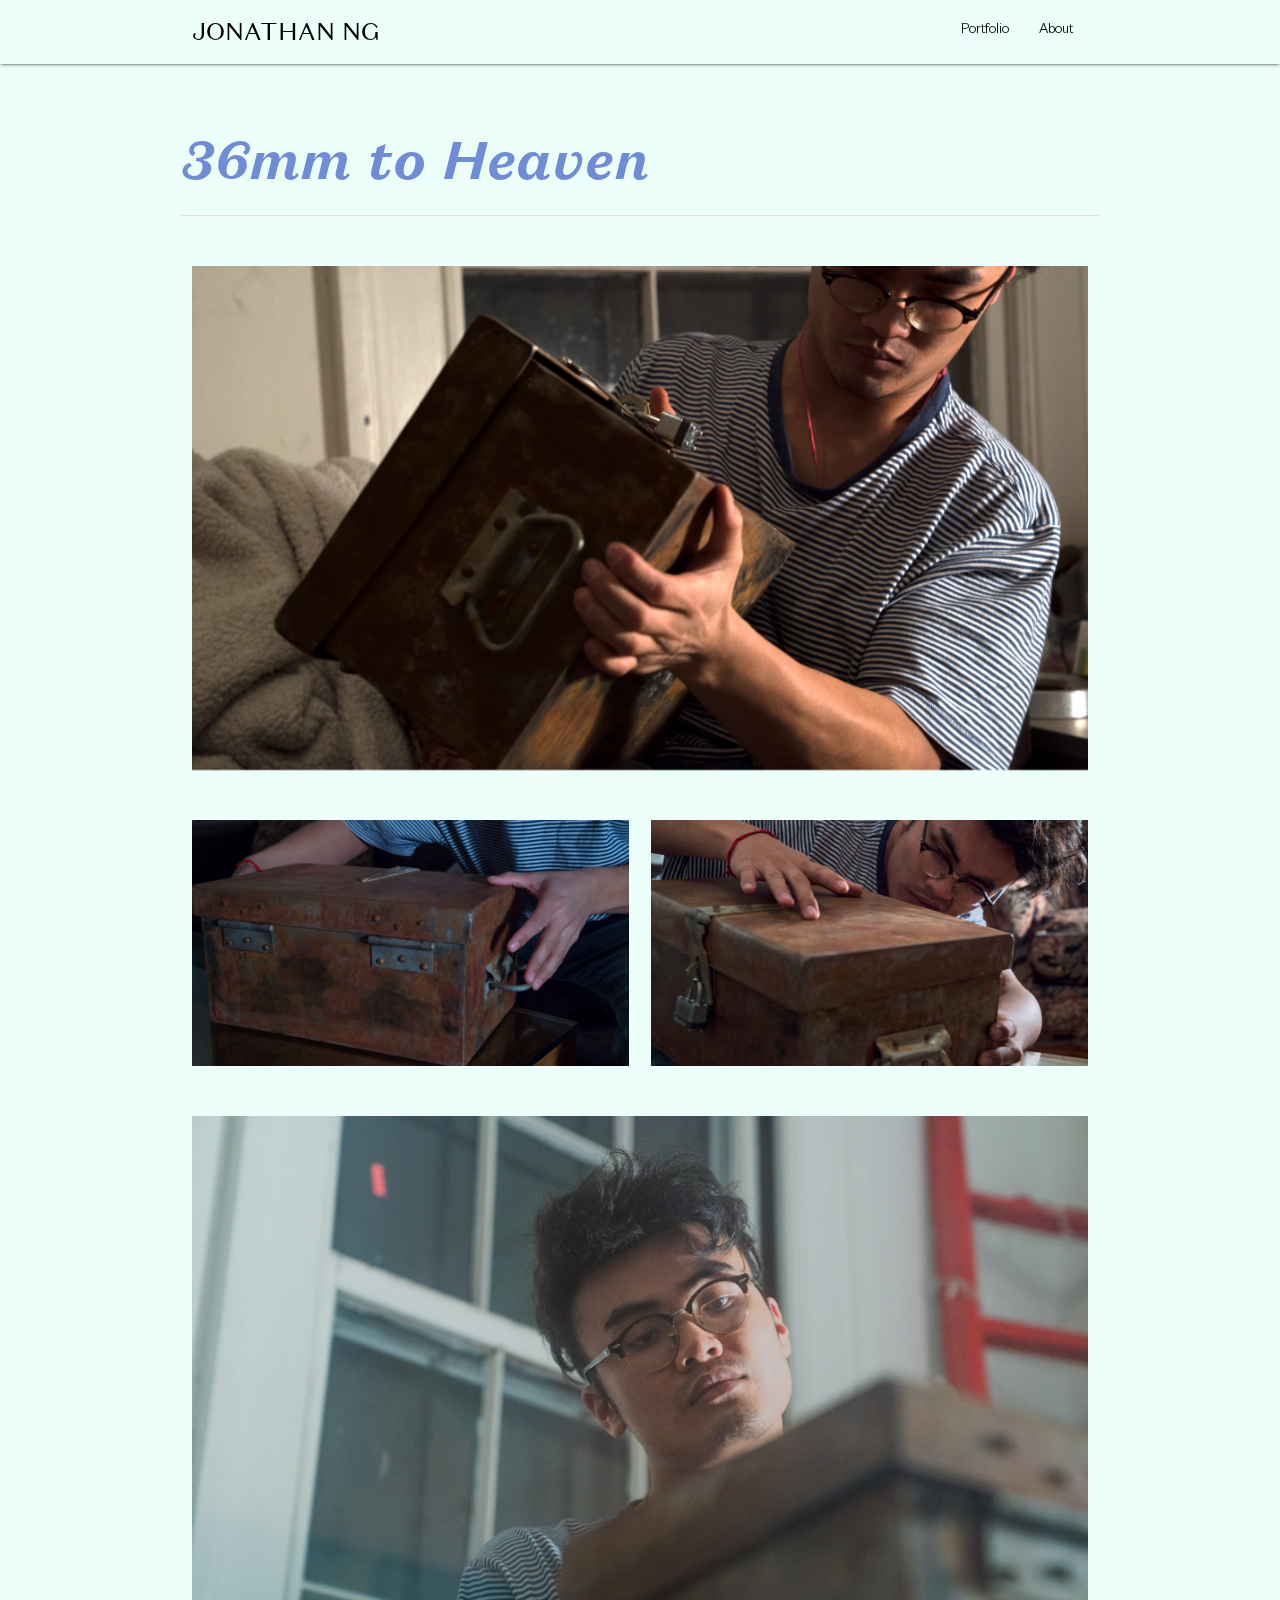
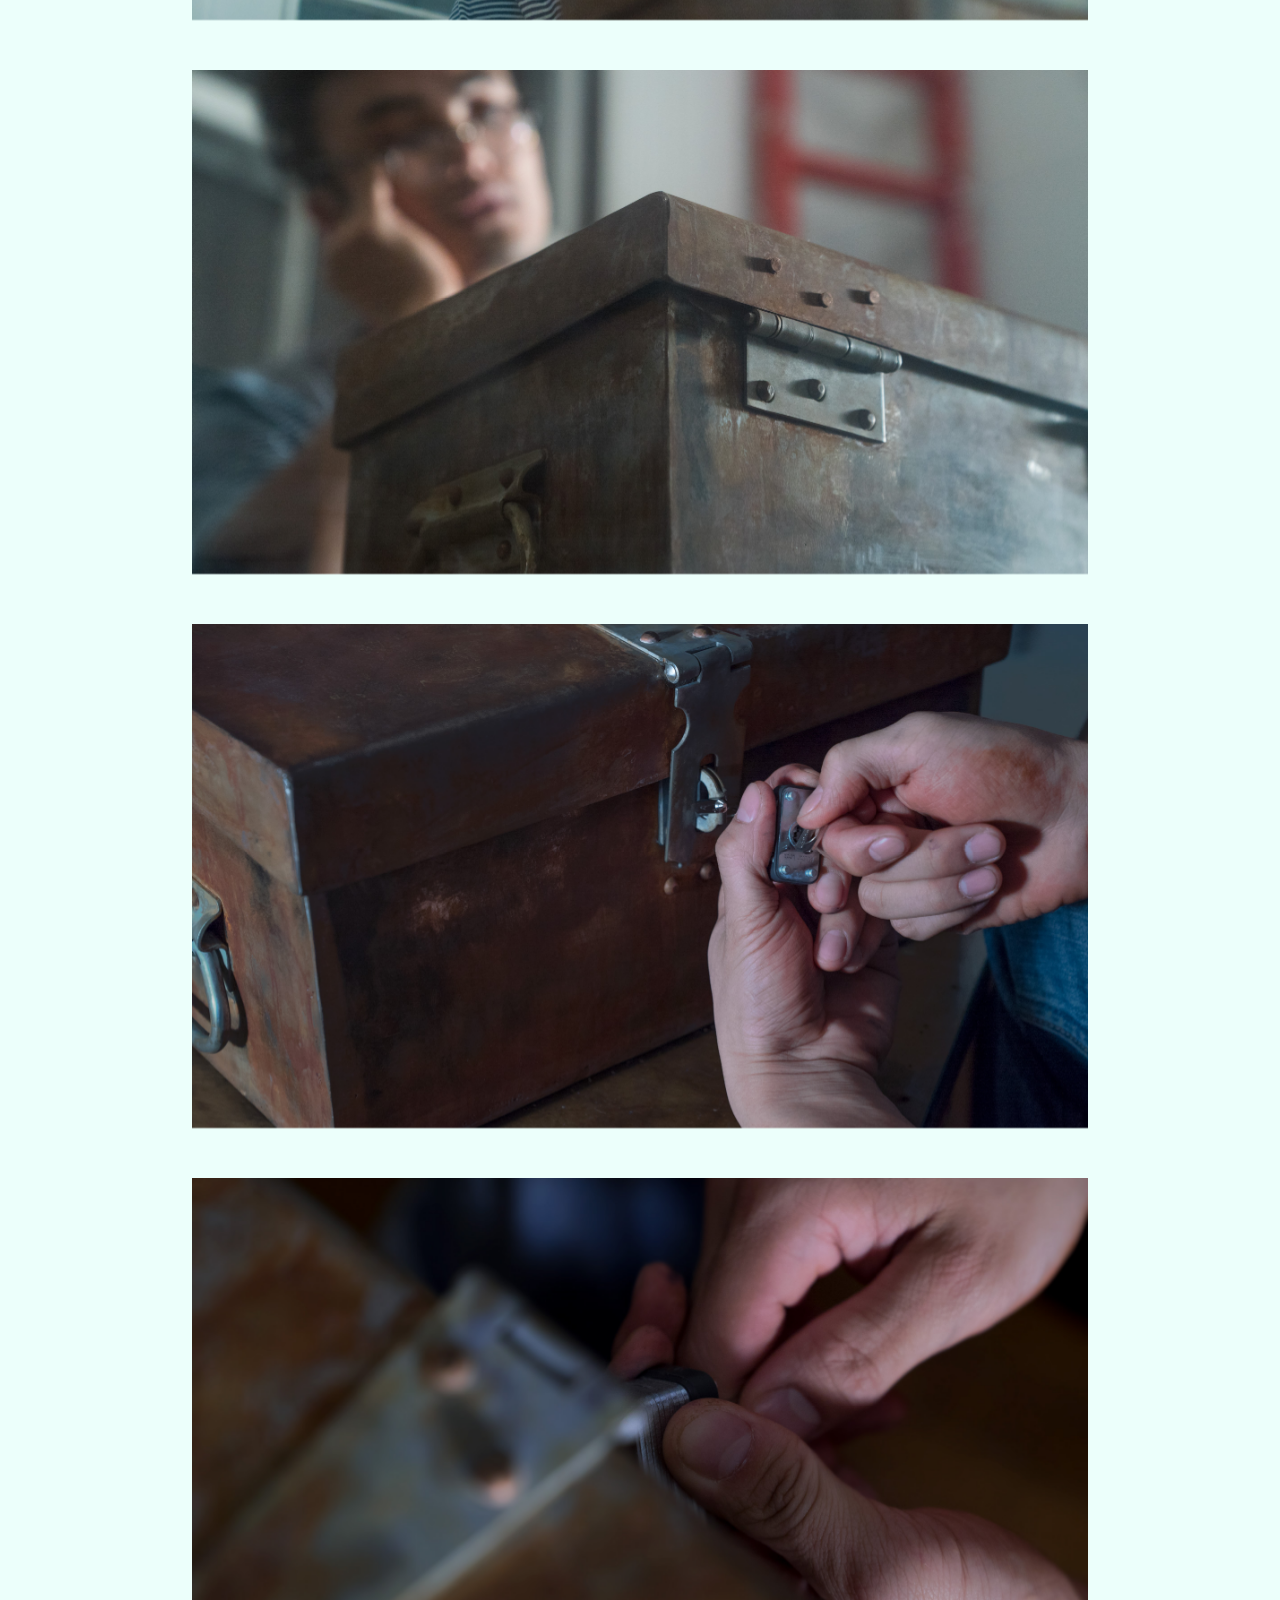
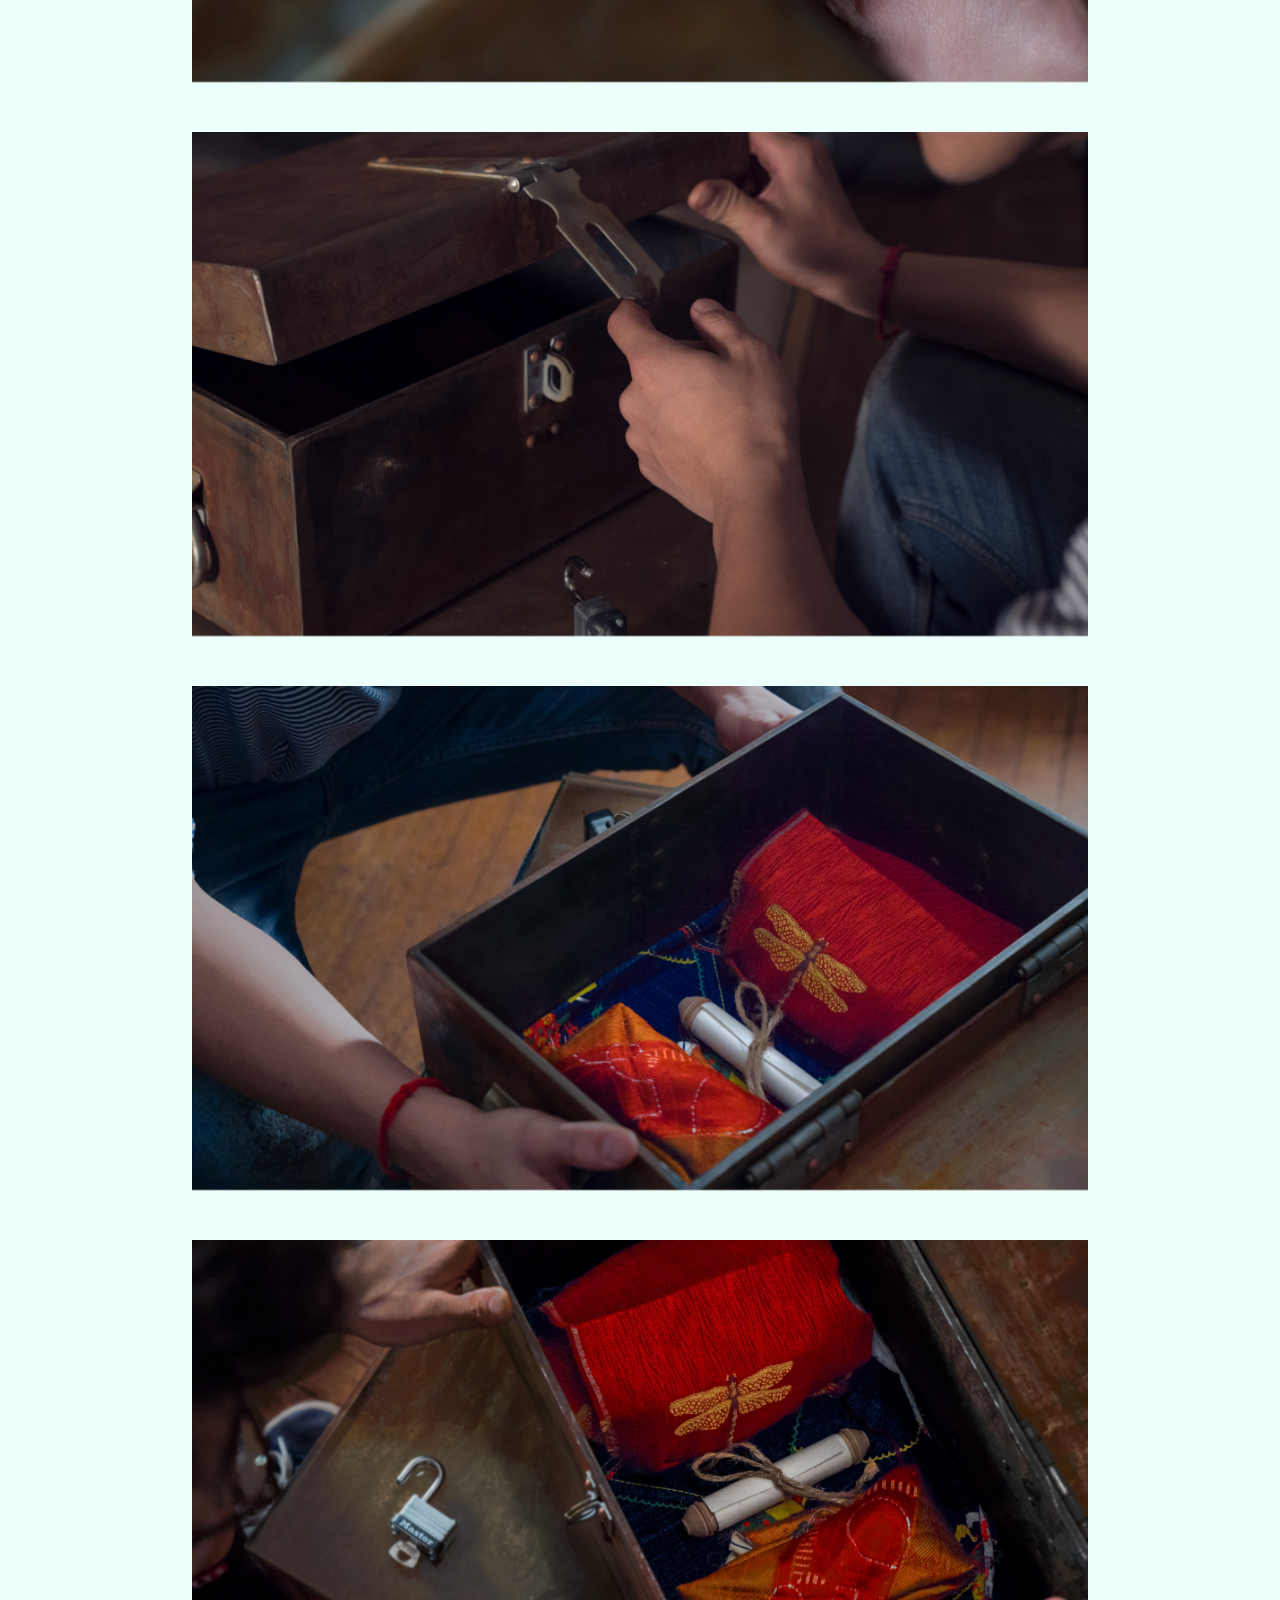
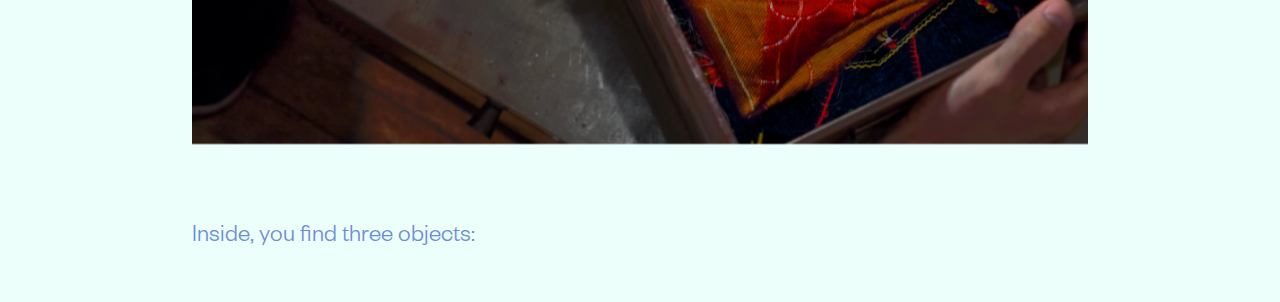
==== 36mm.html @ 17719c62 "36mm initial commit" ====
<!DOCTYPE html>
<html>

<head>
    <meta charset="utf-8">
    <meta http-equiv="x-ua-compatible" content="ie=edge">
    <!--Import Google Icon Font-->
    <link href="https://fonts.googleapis.com/icon?family=Material+Icons" rel="stylesheet">
    <!--Import materialize.css-->

    <link type="text/css" rel="stylesheet" href="css/materialize.css" media="screen,projection" />
    <link type="text/css" rel="stylesheet" href="css/styles.css" media="screen,projection" />
    <!--Let browser know website is optimized for mobile-->
    <meta name="viewport" content="width=device-width, initial-scale=1.0" />
</head>

<body id="lightblue">
    <nav id="lightblue">
        <div class="nav-wrapper">
            <a href="index.html" class="nav-logo" id="domaine">JONATHAN NG</a>
            <ul class="right hide-on-med-and-down">
                <li>
                    <a href="index.html">Portfolio</a>
                </li>
                <li>
                    <a href="about.html">About</a>
                </li>
                <!-- Dropdown Trigger -->
            </ul>

            <li class="hide-on-med-and-up show-on-medium-and-down">
                <a class="dropdown-button" href="#!" data-activates="dropdown1">
                    <i class="material-icons">menu</i>
                </a>
            </li>
            <ul id="dropdown1" class="dropdown-content">
                <li>
                    <a href="index.html">Portfolio</a>
                </li>
                <li class="divider"></li>
                <li>
                    <a href="about.html">About</a>
                </li>
            </ul>
        </div>
    </nav>

    <div class="container largespacing">

        <div class="row">
            <h1>36mm to Heaven</h1>
            <div class="divider"></div>
        </div>

        <div class="row smallspacing">
            <div class="col l12">
                <img class="responsive-img materialboxed hoverable" src="images/36mm/trunk/1.jpg">
            </div>
        </div>

        <div class="row smallspacing">
            <div class="col l6">
                <img class="responsive-img materialboxed hoverable" src="images/36mm/trunk/2.jpg">
            </div>
            <div class="col l6">
                <img class="responsive-img materialboxed hoverable" src="images/36mm/trunk/3.jpg">
            </div>
        </div>

        <div class="row smallspacing">
            <div class="col l12">
                <img class="responsive-img materialboxed hoverable" src="images/36mm/trunk/4.jpg">
            </div>
        </div>

        <div class="row smallspacing">
            <div class="col l12">
                <img class="responsive-img materialboxed hoverable" src="images/36mm/trunk/5.jpg">
            </div>
        </div>

        <div class="row smallspacing">
            <div class="col l12">
                <img class="responsive-img materialboxed hoverable" src="images/36mm/trunk/6.jpg">
            </div>
        </div>

        <div class="row smallspacing">
            <div class="col l12">
                <img class="responsive-img materialboxed hoverable" src="images/36mm/trunk/7.jpg">
            </div>
        </div>

        <div class="row smallspacing">
            <div class="col l12">
                <img class="responsive-img materialboxed hoverable" src="images/36mm/trunk/8.jpg">
            </div>
        </div>

        <div class="row smallspacing">
            <div class="col l12">
                <img class="responsive-img materialboxed hoverable" src="images/36mm/trunk/9.jpg">
            </div>
        </div>

        <div class="row smallspacing">
            <div class="col l12">
                <img class="responsive-img materialboxed hoverable" src="images/36mm/trunk/10.jpg">
            </div>
        </div>

        <div class="row smallspacing">
            <div class="col l8">
                <p class="flow-text">
                    Inside, you find three objects:
                </p>
            </div>
        </div>



    </div>


    <!--Import jQuery before materialize.js-->
    <script type="text/javascript" src="https://code.jquery.com/jquery-3.2.1.min.js"></script>
    <script type="text/javascript" src="js/bin/materialize.min.js"></script>
    <script type="text/javascript" src="scripts.js"></script>
</body>

</html>
---- css/styles.css ----
@font-face {
  font-family: 'DomaineSans';
  src: url("../fonts/domaine/DomaineSansTextWeb-Regular.woff") format("woff");
  font-weight: 300; }

@font-face {
  font-family: 'DomaineSans';
  src: url("../fonts/domaine/DomaineSansTextWeb-RegularItalic.woff") format("woff");
  font-weight: 300;
  font-style: italic; }

@font-face {
  font-family: 'DomaineSans';
  src: url("../fonts/domaine/DomaineSansTextWeb-Bold.woff") format("woff");
  font-weight: 400; }

@font-face {
  font-family: 'DomaineSans';
  src: url("../fonts/domaine/DomaineSansTextWeb-BoldItalic.woff") format("woff");
  font-weight: 400;
  font-style: italic; }

@font-face {
  font-family: 'FoundersGrotesk';
  src: url("../fonts/founders/FoundersGroteskLight.woff2") format("woff2");
  font-weight: 200; }

@font-face {
  font-family: 'FoundersGrotesk';
  src: url("../fonts/founders/FoundersGroteskRegular.woff2") format("woff2");
  font-weight: 300; }

@font-face {
  font-family: 'FoundersGrotesk';
  src: url("../fonts/founders/FoundersGroteskMedium.woff2") format("woff2");
  font-weight: 400; }

html {
  font-family: 'FoundersGrotesk', Helvetica, sans-serif;
  font-weight: 200; }

body {
  color: #6F8CD6;
  background-color: #ECFFFB; }

h1 {
  font-family: 'DomaineSans', Helvetica, sans-serif;
  font-weight: bold;
  font-style: italic;
  font-size: 40pt; }

#domaine {
  font-family: 'DomaineSans', Helvetica, sans-serif;
  font-size: 18pt; }

#founders {
  font-family: 'FoundersGrotesk', Helvetica, sans-serif;
  font-size: 12pt; }

.bold {
  font-weight: 400; }

.smallspacing {
  padding-top: 30px; }

.midspacing {
  padding-top: 60px; }

.largespacing {
  padding-top: 100px; }

#rounded {
  border-radius: 10px; }

nav {
  width: 100%;
  position: fixed;
  z-index: 100;
  display: flex;
  justify-content: center;
  align-content: center; }
  nav .nav-wrapper {
    display: flex;
    justify-content: space-between;
    margin: 0 auto;
    max-width: 1280px;
    width: 90%; }
    nav .nav-wrapper .nav-logo {
      display: flex;
      align-content: center; }
    nav .nav-wrapper .nav-content {
      display: flex;
      align-content: center; }

@media only screen and (min-width: 601px) {
  nav .nav-wrapper {
    width: 85%; } }

@media only screen and (min-width: 993px) {
  nav .nav-wrapper {
    width: 70%; } }

.description {
  display: none; }

.portfoliopiece:hover + .description {
  position: absolute;
  display: block;
  font-size: 50px; }

#lightblue {
  background-color: #ECFFFB; }

#cream {
  background-color: #FBF3DE; }

#white {
  background-color: #ffffff; }
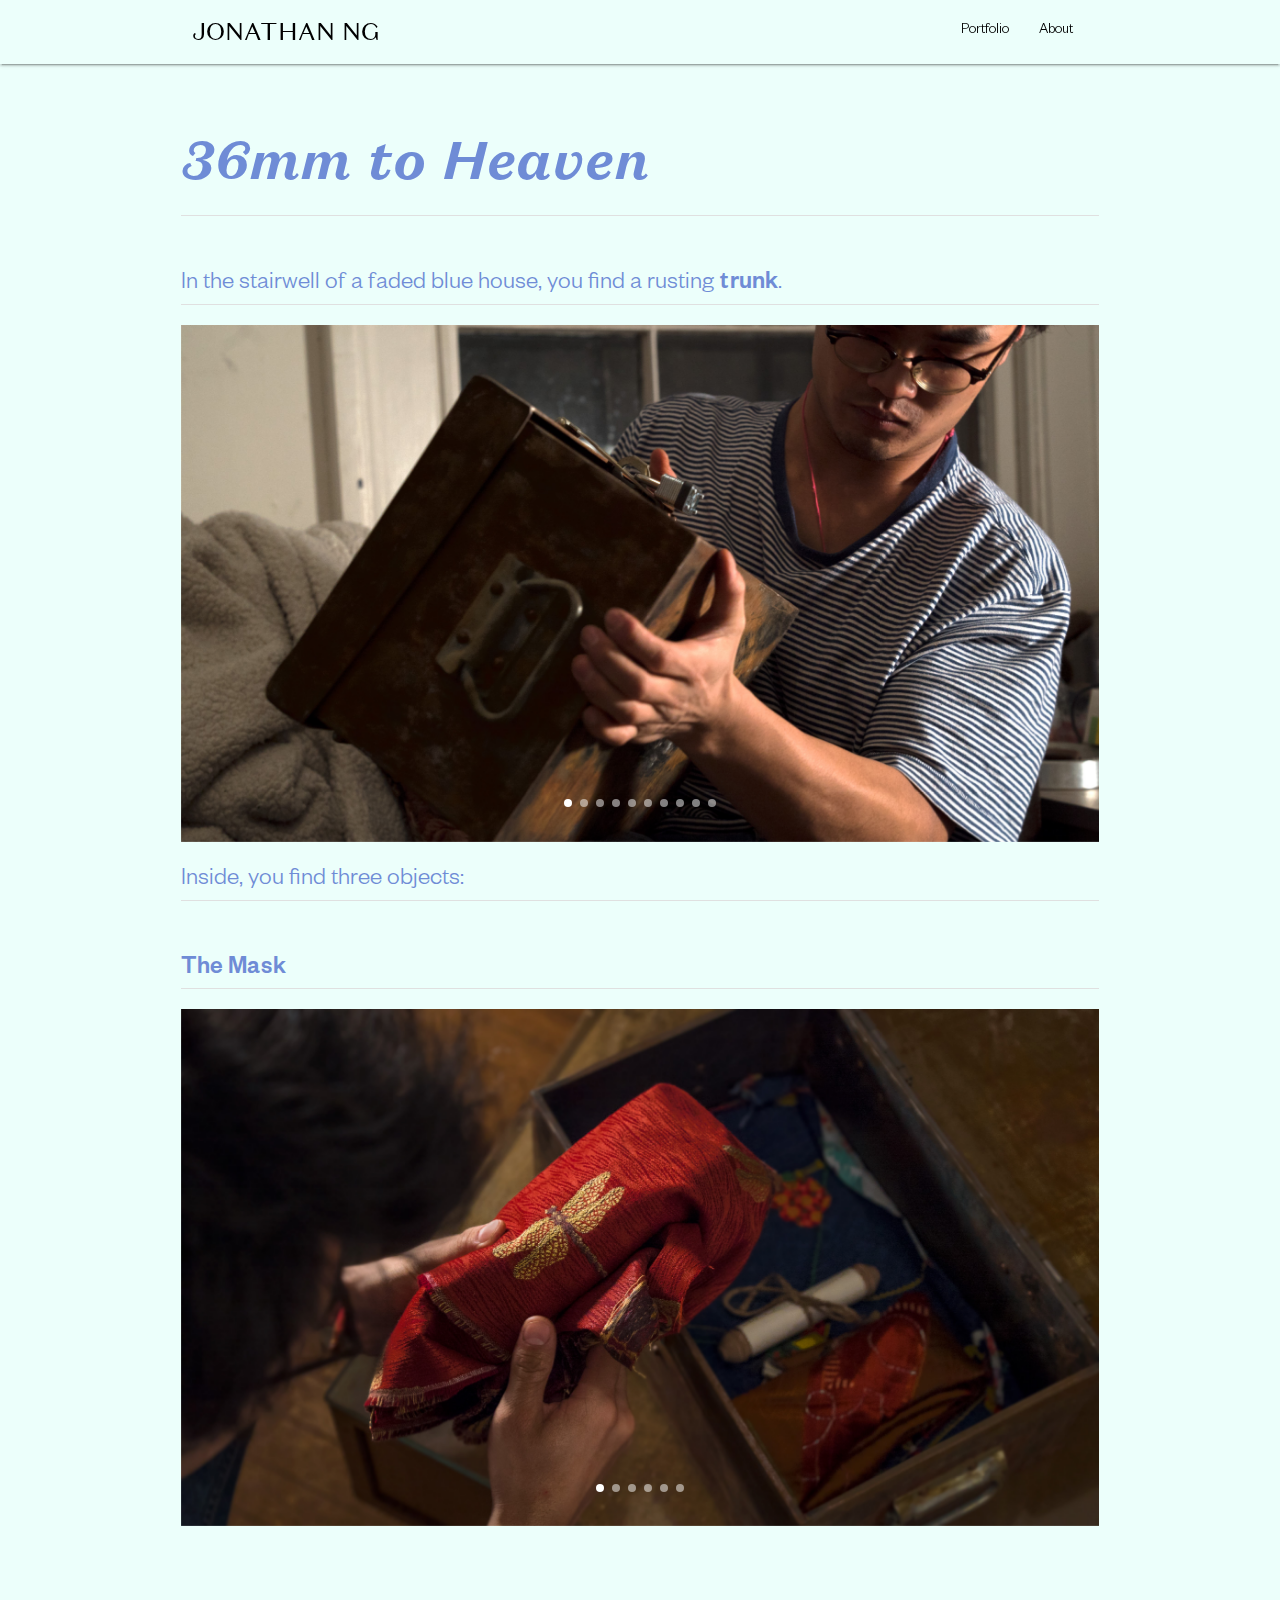
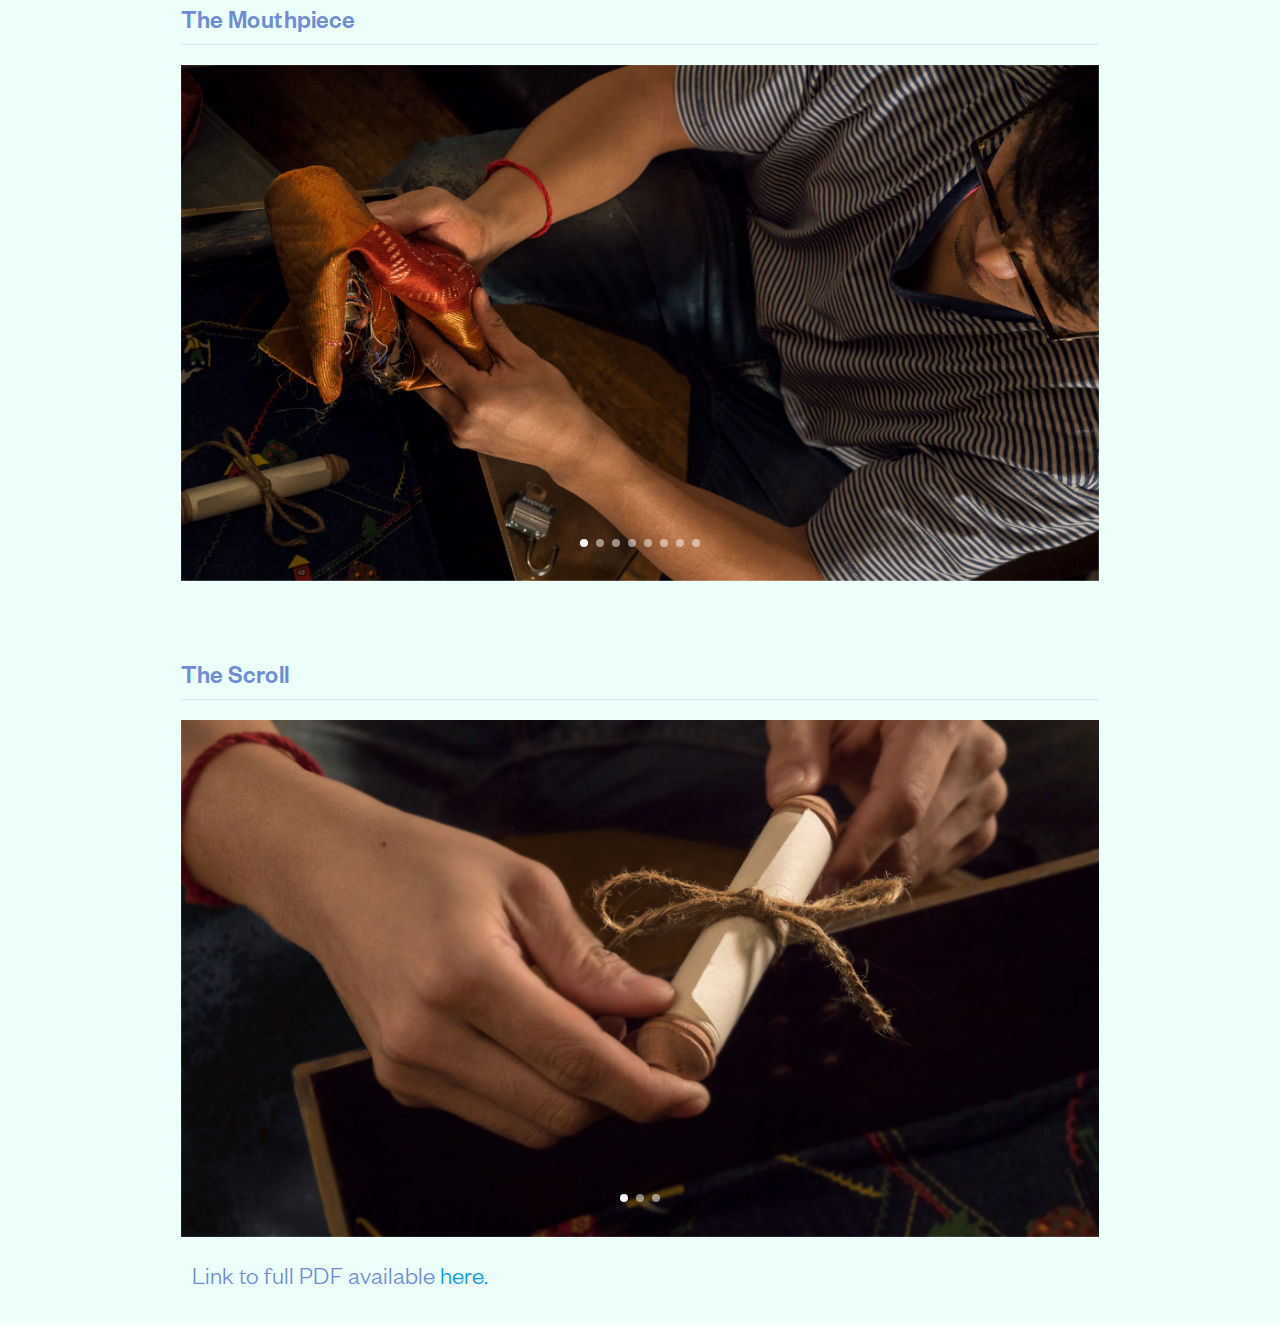
==== commit 71767d1d: "36mm finalized commit" ====
--- a/36mm.html
+++ b/36mm.html
@@ -53,71 +53,153 @@
         </div>
 
         <div class="row smallspacing">
-            <div class="col l12">
-                <img class="responsive-img materialboxed hoverable" src="images/36mm/trunk/1.jpg">
-            </div>
-        </div>
+            <div class="flow-text">In the stairwell of a faded blue house, you find a rusting
+                <span class="bold">trunk</span>.</div>
+            <div class="divider"></div>
+        </div>
+        <div class="row">
+            <div class="carousel carousel-slider center" data-indicators="true">
+                <!-- <div class="carousel-fixed-item center">
+                <a class="btn waves-effect white grey-text darken-text-2">button</a>
+            </div> -->
+                <div class="carousel-item" href="#one!">
+                    <img class="responsive-img  hoverable" src="images/36mm/trunk/1.jpg">
+                </div>
+                <div class="carousel-item amber white-text" href="#two!">
+                    <img class="responsive-img  hoverable" src="images/36mm/trunk/2.jpg">
+                </div>
+                <div class="carousel-item green white-text" href="#three!">
+                    <img class="responsive-img  hoverable" src="images/36mm/trunk/3.jpg">
+                </div>
+                <div class="carousel-item blue white-text" href="#four!">
+                    <img class="responsive-img  hoverable" src="images/36mm/trunk/4.jpg">
+                </div>
+                <div class="carousel-item blue white-text" href="#five!">
+                    <img class="responsive-img  hoverable" src="images/36mm/trunk/5.jpg">
+                </div>
+
+                <div class="carousel-item blue white-text" href="#six!">
+                    <img class="responsive-img  hoverable" src="images/36mm/trunk/6.jpg">
+                </div>
+
+                <div class="carousel-item blue white-text" href="#seven!">
+                    <img class="responsive-img  hoverable" src="images/36mm/trunk/7.jpg">
+                </div>
+
+                <div class="carousel-item blue white-text" href="#eight!">
+                    <img class="responsive-img  hoverable" src="images/36mm/trunk/8.jpg">
+                </div>
+
+                <div class="carousel-item blue white-text" href="#nine!">
+                    <img class="responsive-img  hoverable" src="images/36mm/trunk/9.jpg">
+                </div>
+                <div class="carousel-item blue white-text" href="#ten!">
+                    <img class="responsive-img  hoverable" src="images/36mm/trunk/10.jpg">
+                </div>
+            </div>
+        </div>
+
+        <div class="row ">
+            <div class="flow-text">Inside, you find three objects:</div>
+            <div class="divider"></div>
+        </div>
+
 
         <div class="row smallspacing">
-            <div class="col l6">
-                <img class="responsive-img materialboxed hoverable" src="images/36mm/trunk/2.jpg">
-            </div>
-            <div class="col l6">
-                <img class="responsive-img materialboxed hoverable" src="images/36mm/trunk/3.jpg">
-            </div>
-        </div>
-
-        <div class="row smallspacing">
-            <div class="col l12">
-                <img class="responsive-img materialboxed hoverable" src="images/36mm/trunk/4.jpg">
-            </div>
-        </div>
-
-        <div class="row smallspacing">
-            <div class="col l12">
-                <img class="responsive-img materialboxed hoverable" src="images/36mm/trunk/5.jpg">
-            </div>
-        </div>
-
-        <div class="row smallspacing">
-            <div class="col l12">
-                <img class="responsive-img materialboxed hoverable" src="images/36mm/trunk/6.jpg">
-            </div>
-        </div>
-
-        <div class="row smallspacing">
-            <div class="col l12">
-                <img class="responsive-img materialboxed hoverable" src="images/36mm/trunk/7.jpg">
-            </div>
-        </div>
-
-        <div class="row smallspacing">
-            <div class="col l12">
-                <img class="responsive-img materialboxed hoverable" src="images/36mm/trunk/8.jpg">
-            </div>
-        </div>
-
-        <div class="row smallspacing">
-            <div class="col l12">
-                <img class="responsive-img materialboxed hoverable" src="images/36mm/trunk/9.jpg">
-            </div>
-        </div>
-
-        <div class="row smallspacing">
-            <div class="col l12">
-                <img class="responsive-img materialboxed hoverable" src="images/36mm/trunk/10.jpg">
-            </div>
-        </div>
-
-        <div class="row smallspacing">
-            <div class="col l8">
-                <p class="flow-text">
-                    Inside, you find three objects:
-                </p>
-            </div>
-        </div>
-
-
+            <div class="flow-text bold">The Mask</div>
+            <div class="divider"></div>
+        </div>
+        <div class="row ">
+            <div class="carousel carousel-slider center" data-indicators="true">
+                <!-- <div class="carousel-fixed-item center">
+                            <a class="btn waves-effect white grey-text darken-text-2">button</a>
+                        </div> -->
+                <div class="carousel-item" href="#one!">
+                    <img class="responsive-img  hoverable" src="images/36mm/mask/1.jpg">
+                </div>
+                <div class="carousel-item amber white-text" href="#two!">
+                    <img class="responsive-img  hoverable" src="images/36mm/mask/2.jpg">
+                </div>
+                <div class="carousel-item green white-text" href="#three!">
+                    <img class="responsive-img  hoverable" src="images/36mm/mask/3.jpg">
+                </div>
+                <div class="carousel-item blue white-text" href="#four!">
+                    <img class="responsive-img  hoverable" src="images/36mm/mask/4.jpg">
+                </div>
+                <div class="carousel-item blue white-text" href="#five!">
+                    <img class="responsive-img  hoverable" src="images/36mm/mask/5.jpg">
+                </div>
+                <div class="carousel-item blue white-text" href="#six!">
+                    <img class="responsive-img  hoverable" src="images/36mm/mask/6.jpg">
+                </div>
+            </div>
+
+        </div>
+
+
+        <div class="row midspacing">
+            <div class="flow-text bold">The Mouthpiece</div>
+            <div class="divider"></div>
+        </div>
+        <div class="row">
+            <div class="carousel carousel-slider center" data-indicators="true">
+                <!-- <div class="carousel-fixed-item center">
+                    <a class="btn waves-effect white grey-text darken-text-2">button</a>
+                </div> -->
+                <div class="carousel-item" href="#one!">
+                    <img class="responsive-img  hoverable" src="images/36mm/mouthpiece/1.jpg">
+                </div>
+                <div class="carousel-item amber white-text" href="#two!">
+                    <img class="responsive-img  hoverable" src="images/36mm/mouthpiece/2.jpg">
+                </div>
+                <div class="carousel-item green white-text" href="#three!">
+                    <img class="responsive-img  hoverable" src="images/36mm/mouthpiece/3.jpg">
+                </div>
+                <div class="carousel-item blue white-text" href="#four!">
+                    <img class="responsive-img  hoverable" src="images/36mm/mouthpiece/4.jpg">
+                </div>
+                <div class="carousel-item blue white-text" href="#five!">
+                    <img class="responsive-img  hoverable" src="images/36mm/mouthpiece/5.jpg">
+                </div>
+                <div class="carousel-item blue white-text" href="#six!">
+                    <img class="responsive-img  hoverable" src="images/36mm/top/2.jpg">
+                </div>
+                <div class="carousel-item blue white-text" href="#seven!">
+                    <img class="responsive-img  hoverable" src="images/36mm/top/3.jpg">
+                </div>
+                <div class="carousel-item blue white-text" href="#eight!">
+                    <img class="responsive-img  hoverable" src="images/36mm/top/4.jpg">
+                </div>
+            </div>
+        </div>
+
+
+        <div class="row midspacing">
+            <div class="flow-text bold">The Scroll</div>
+            <div class="divider"></div>
+        </div>
+        <div class="row">
+            <div class="carousel carousel-slider center" data-indicators="true">
+                <!-- <div class="carousel-fixed-item center">
+                            <a class="btn waves-effect white grey-text darken-text-2">button</a>
+                        </div> -->
+                <div class="carousel-item" href="#one!">
+                    <img class="responsive-img  hoverable" src="images/36mm/scroll/1.jpg">
+                </div>
+                <div class="carousel-item amber white-text" href="#two!">
+                    <img class="responsive-img  hoverable" src="images/36mm/scroll/2.jpg">
+                </div>
+                <div class="carousel-item green white-text" href="#three!">
+                    <img class="responsive-img  hoverable" src="images/36mm/scroll/3.jpg">
+                </div>
+            </div>
+        </div>
+
+        <div clas = "row">
+            <p class = "flow-text">
+                Link to full PDF available <a href = "images/36mm/scroll/1.pdf" target = "_blank" class = "underline">here.</a>
+            </p>
+        </div>
 
     </div>
 
--- a/css/styles.css
+++ b/css/styles.css
@@ -60,6 +60,9 @@
 .bold {
   font-weight: 400; }
 
+.underline:hover {
+  text-decoration: underline; }
+
 .smallspacing {
   padding-top: 30px; }
 
@@ -68,6 +71,9 @@
 
 .largespacing {
   padding-top: 100px; }
+
+.largerspacing {
+  padding-top: 150px; }
 
 #rounded {
   border-radius: 10px; }
@@ -116,3 +122,6 @@
 
 #white {
   background-color: #ffffff; }
+
+.carousel {
+  cursor: pointer; }
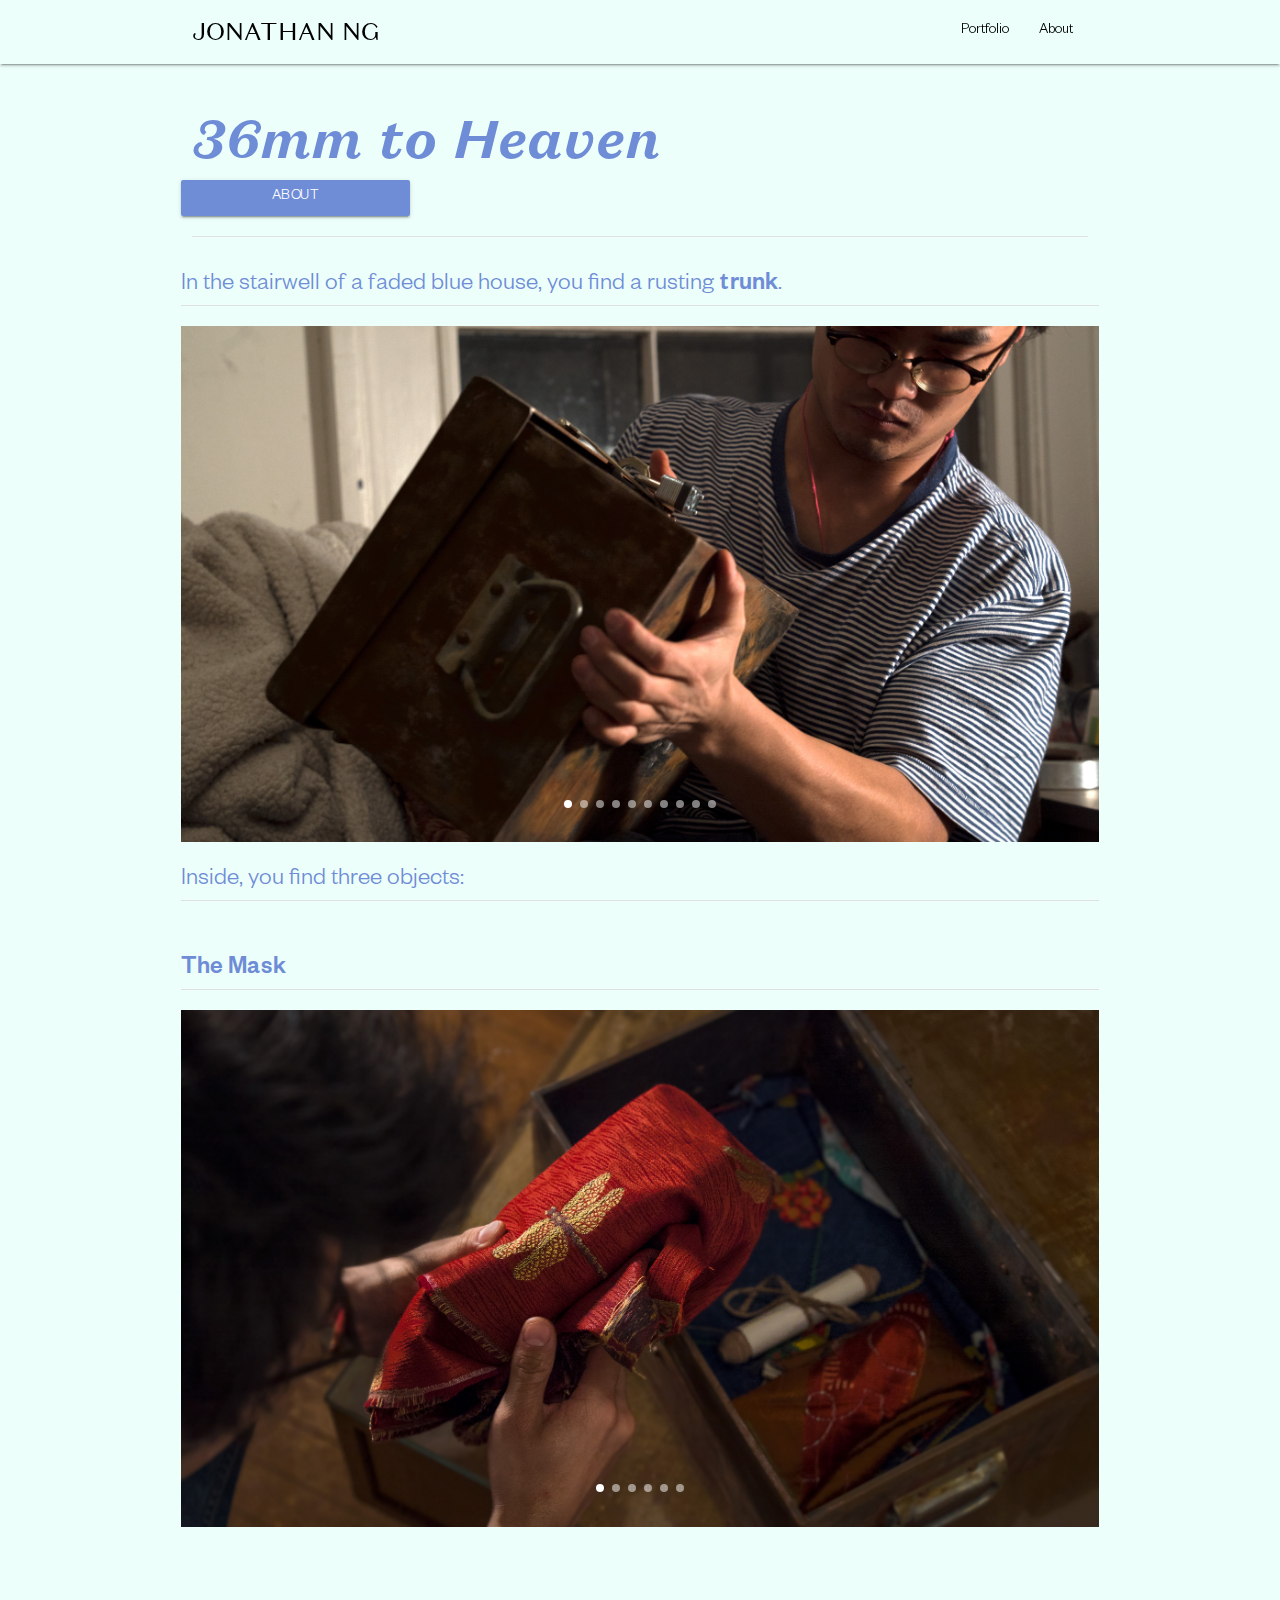
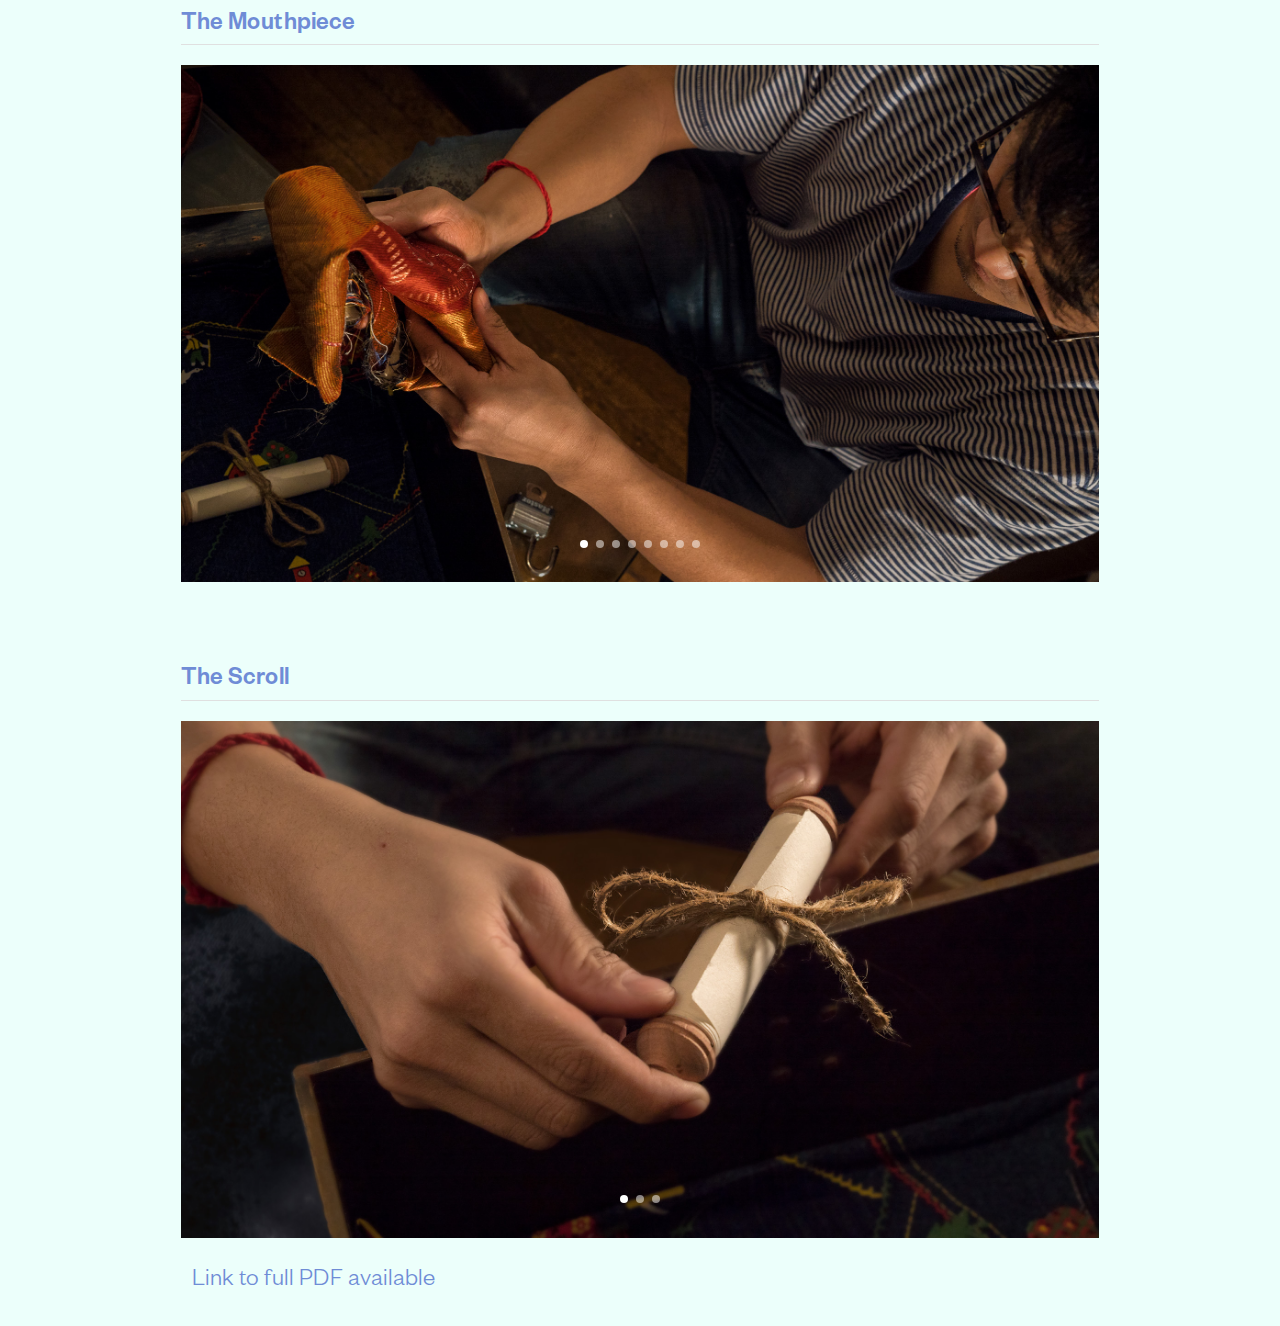
==== commit d131e33b: "36 mm modal edits" ====
--- a/36mm.html
+++ b/36mm.html
@@ -47,9 +47,41 @@
 
     <div class="container largespacing">
 
-        <div class="row">
-            <h1>36mm to Heaven</h1>
-            <div class="divider"></div>
+        <div class="row ">
+            <div class="thirtysixmm col l12 m12 s12">36mm to Heaven </div>
+            <div class="waves-effect waves-light btn modal-trigger col l3 m3 s12 " href="#modal1">ABOUT</div>
+        </div>
+
+        <div class="divider"></div>
+
+        <!-- Modal Trigger -->
+
+
+        <!-- Modal Structure -->
+        <div id="modal1" class="modal">
+            <div class="modal-content">
+                <p class="flow-text">36 mm to Heaven is an interactive reality project. Designed both as an artists’ book and a transmedia narrative,
+                    it combines digital, physical, and text components in an exploratory immersive experience. Readers are
+                    presented with an enigmatic metal chest containing fragments from a spiritual apocalypse. Through examination
+                    of each component, they begin to piece the story together. All objects involved were personally fabricated.
+                    <br>
+  
+                    <p class="caption">For the full written statement and a list of materials/processes used, click
+                        <a href="images/36mm/text/1.pdf"
+                            target="_blank" class="underline">here</a>.
+                        <br>
+                        To read the scroll in its entirety, click <a href="images/36mm/scroll/1.pdf" target="_blank" class="underline">here.</a>
+                        <br> For the two fictional news articles referenced in the text, click
+                        <a href="images/36mm/text/2.pdf"
+                            target="_blank" class="underline">here</a>.
+                        <br>
+                
+                           </p>
+                </p>
+            </div>
+            <div class="modal-footer">
+                <a href="#!" class="modal-action modal-close waves-effect waves-blue btn-flat">CLOSE</a>
+            </div>
         </div>
 
         <div class="row smallspacing">
@@ -195,9 +227,10 @@
             </div>
         </div>
 
-        <div clas = "row">
-            <p class = "flow-text">
-                Link to full PDF available <a href = "images/36mm/scroll/1.pdf" target = "_blank" class = "underline">here.</a>
+        <div clas="row">
+            <p class="flow-text">
+                Link to full PDF available
+                
             </p>
         </div>
 
--- a/css/styles.css
+++ b/css/styles.css
@@ -63,6 +63,9 @@
 .underline:hover {
   text-decoration: underline; }
 
+.caption {
+  font-size: 14pt; }
+
 .smallspacing {
   padding-top: 30px; }
 
@@ -106,14 +109,6 @@
   nav .nav-wrapper {
     width: 70%; } }
 
-.description {
-  display: none; }
-
-.portfoliopiece:hover + .description {
-  position: absolute;
-  display: block;
-  font-size: 50px; }
-
 #lightblue {
   background-color: #ECFFFB; }
 
@@ -125,3 +120,13 @@
 
 .carousel {
   cursor: pointer; }
+
+.titlewrapper {
+  display: flex;
+  align-items: center; }
+
+.thirtysixmm {
+  font-family: 'DomaineSans', Helvetica, sans-serif;
+  font-weight: bold;
+  font-style: italic;
+  font-size: 40pt; }
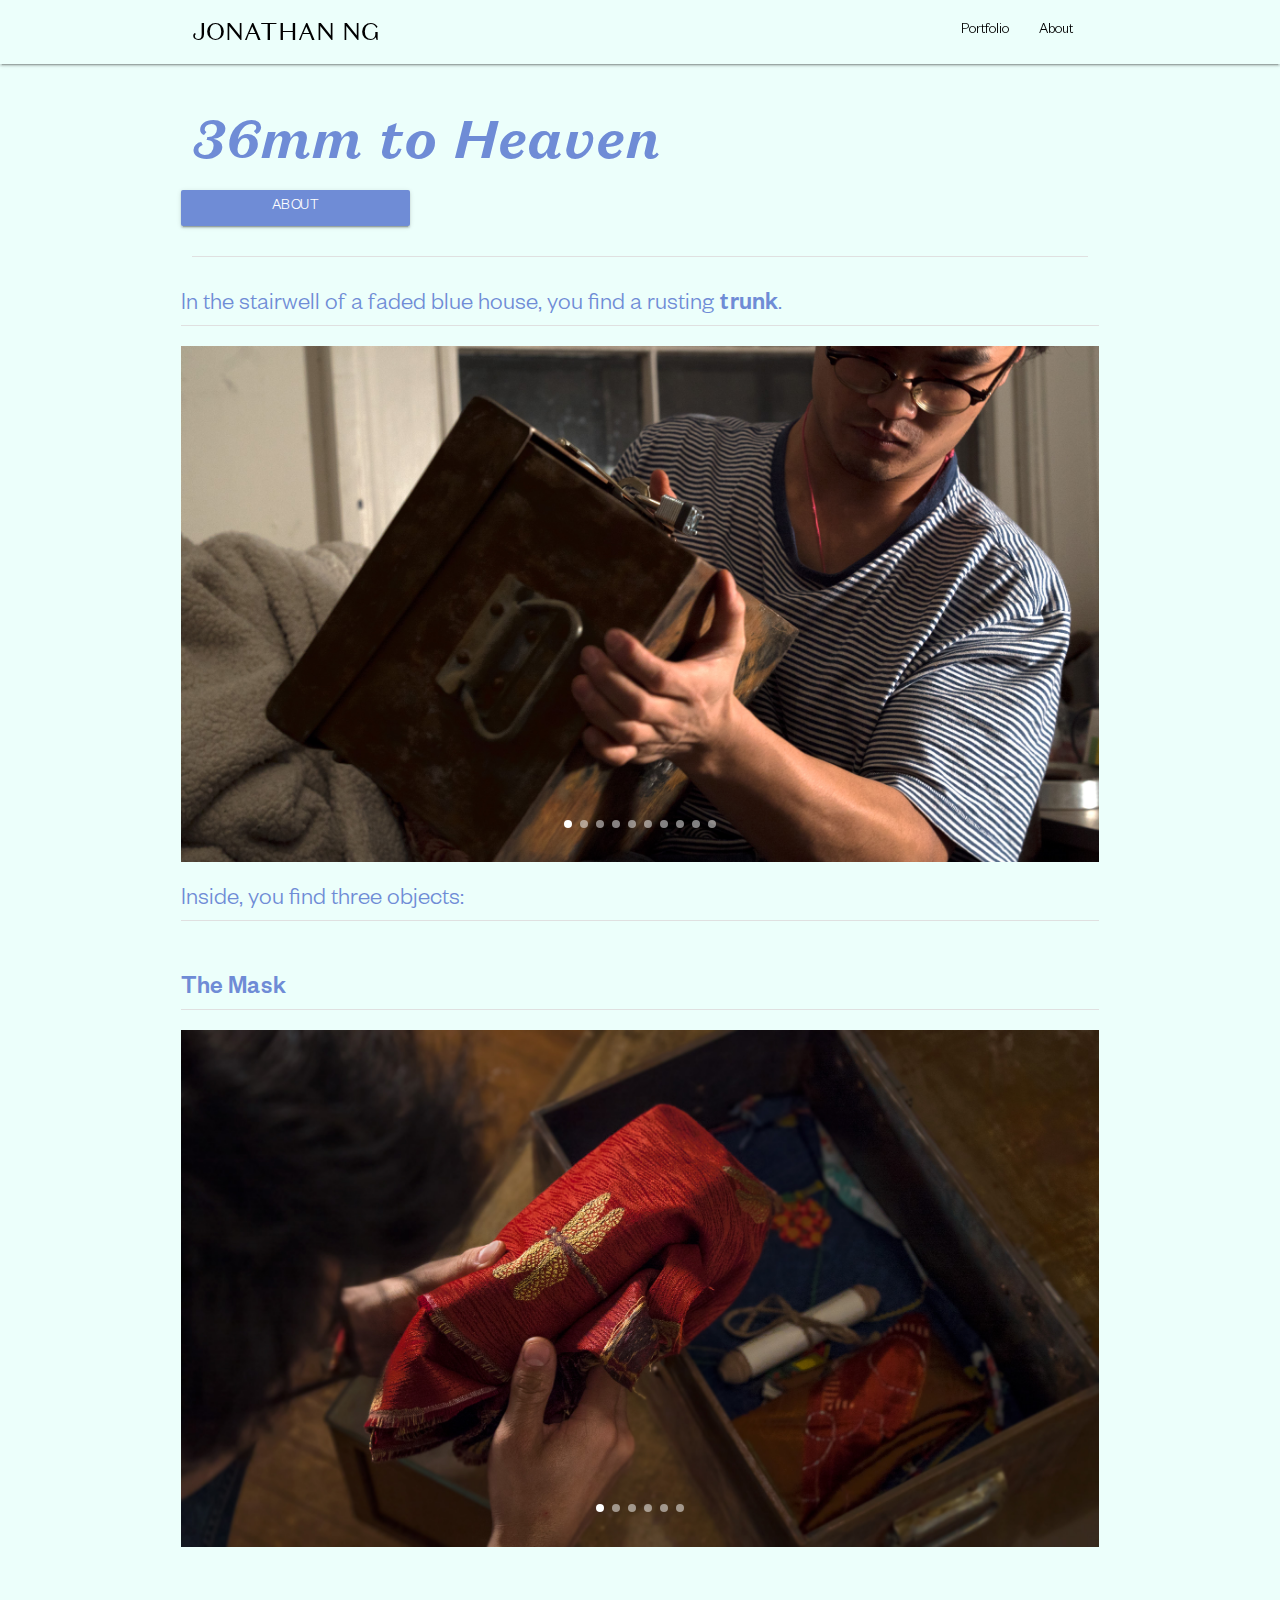
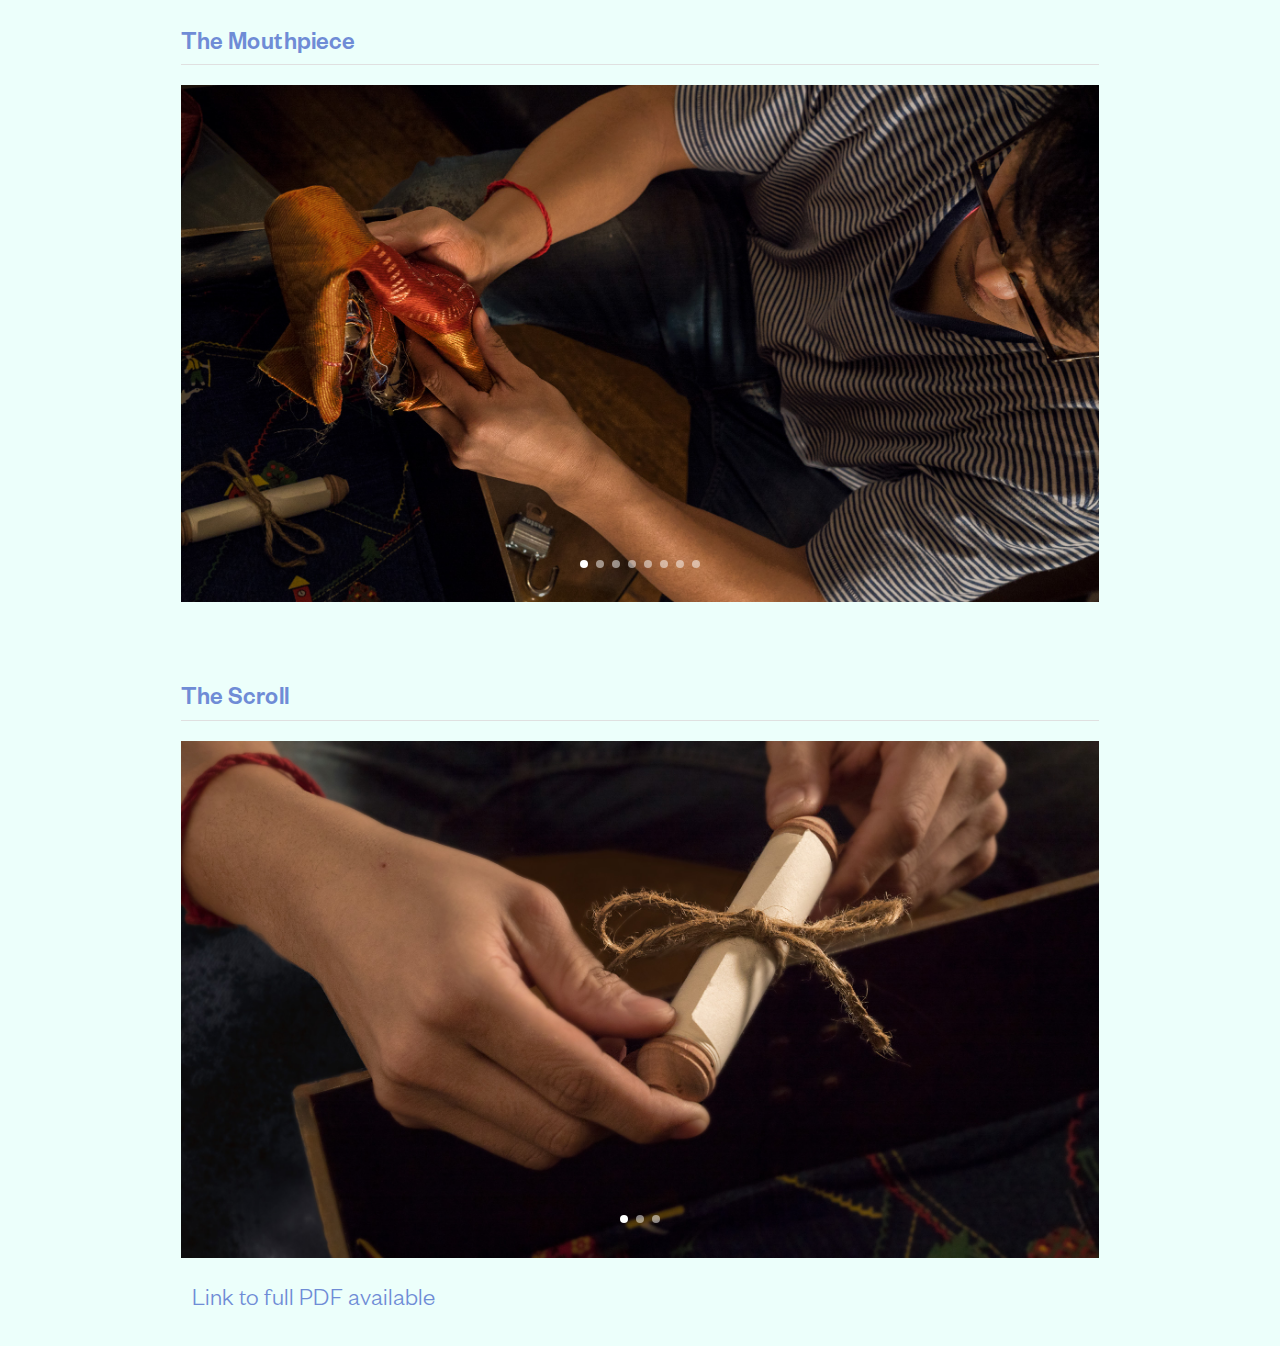
==== commit de34a9bd: "finalized commit" ====
--- a/36mm.html
+++ b/36mm.html
@@ -49,7 +49,7 @@
 
         <div class="row ">
             <div class="thirtysixmm col l12 m12 s12">36mm to Heaven </div>
-            <div class="waves-effect waves-light btn modal-trigger col l3 m3 s12 " href="#modal1">ABOUT</div>
+            <div class="waves-effect waves-light btn modal-trigger col l3 m3 s12 aboutspacing" href="#modal1">ABOUT</div>
         </div>
 
         <div class="divider"></div>
@@ -65,18 +65,19 @@
                     presented with an enigmatic metal chest containing fragments from a spiritual apocalypse. Through examination
                     of each component, they begin to piece the story together. All objects involved were personally fabricated.
                     <br>
-  
-                    <p class="caption">For the full written statement and a list of materials/processes used, click
-                        <a href="images/36mm/text/1.pdf"
-                            target="_blank" class="underline">here</a>.
+
+                    <p class="caption">
+                        <a href="images/36mm/text/1.pdf" target="_blank" class="underline">Full written statement and a list of materials/processes used
+                        </a>
                         <br>
-                        To read the scroll in its entirety, click <a href="images/36mm/scroll/1.pdf" target="_blank" class="underline">here.</a>
-                        <br> For the two fictional news articles referenced in the text, click
-                        <a href="images/36mm/text/2.pdf"
-                            target="_blank" class="underline">here</a>.
+                        <a href="images/36mm/scroll/1.pdf" target="_blank" class="underline">Read the scroll in its entirety
+                        </a>
                         <br>
-                
-                           </p>
+                        <a href="images/36mm/text/2.pdf" target="_blank" class="underline">The two fictional news articles referenced in-text
+                        </a>
+
+
+                    </p>
                 </p>
             </div>
             <div class="modal-footer">
@@ -230,7 +231,7 @@
         <div clas="row">
             <p class="flow-text">
                 Link to full PDF available
-                
+
             </p>
         </div>
 
--- a/css/styles.css
+++ b/css/styles.css
@@ -60,8 +60,12 @@
 .bold {
   font-weight: 400; }
 
+.underline {
+  transition-duration: 0.5s;
+  text-decoration: underline; }
+
 .underline:hover {
-  text-decoration: underline; }
+  color: blue; }
 
 .caption {
   font-size: 14pt; }
@@ -125,6 +129,10 @@
   display: flex;
   align-items: center; }
 
+.aboutspacing {
+  margin-top: 10px;
+  margin-bottom: 10px; }
+
 .thirtysixmm {
   font-family: 'DomaineSans', Helvetica, sans-serif;
   font-weight: bold;
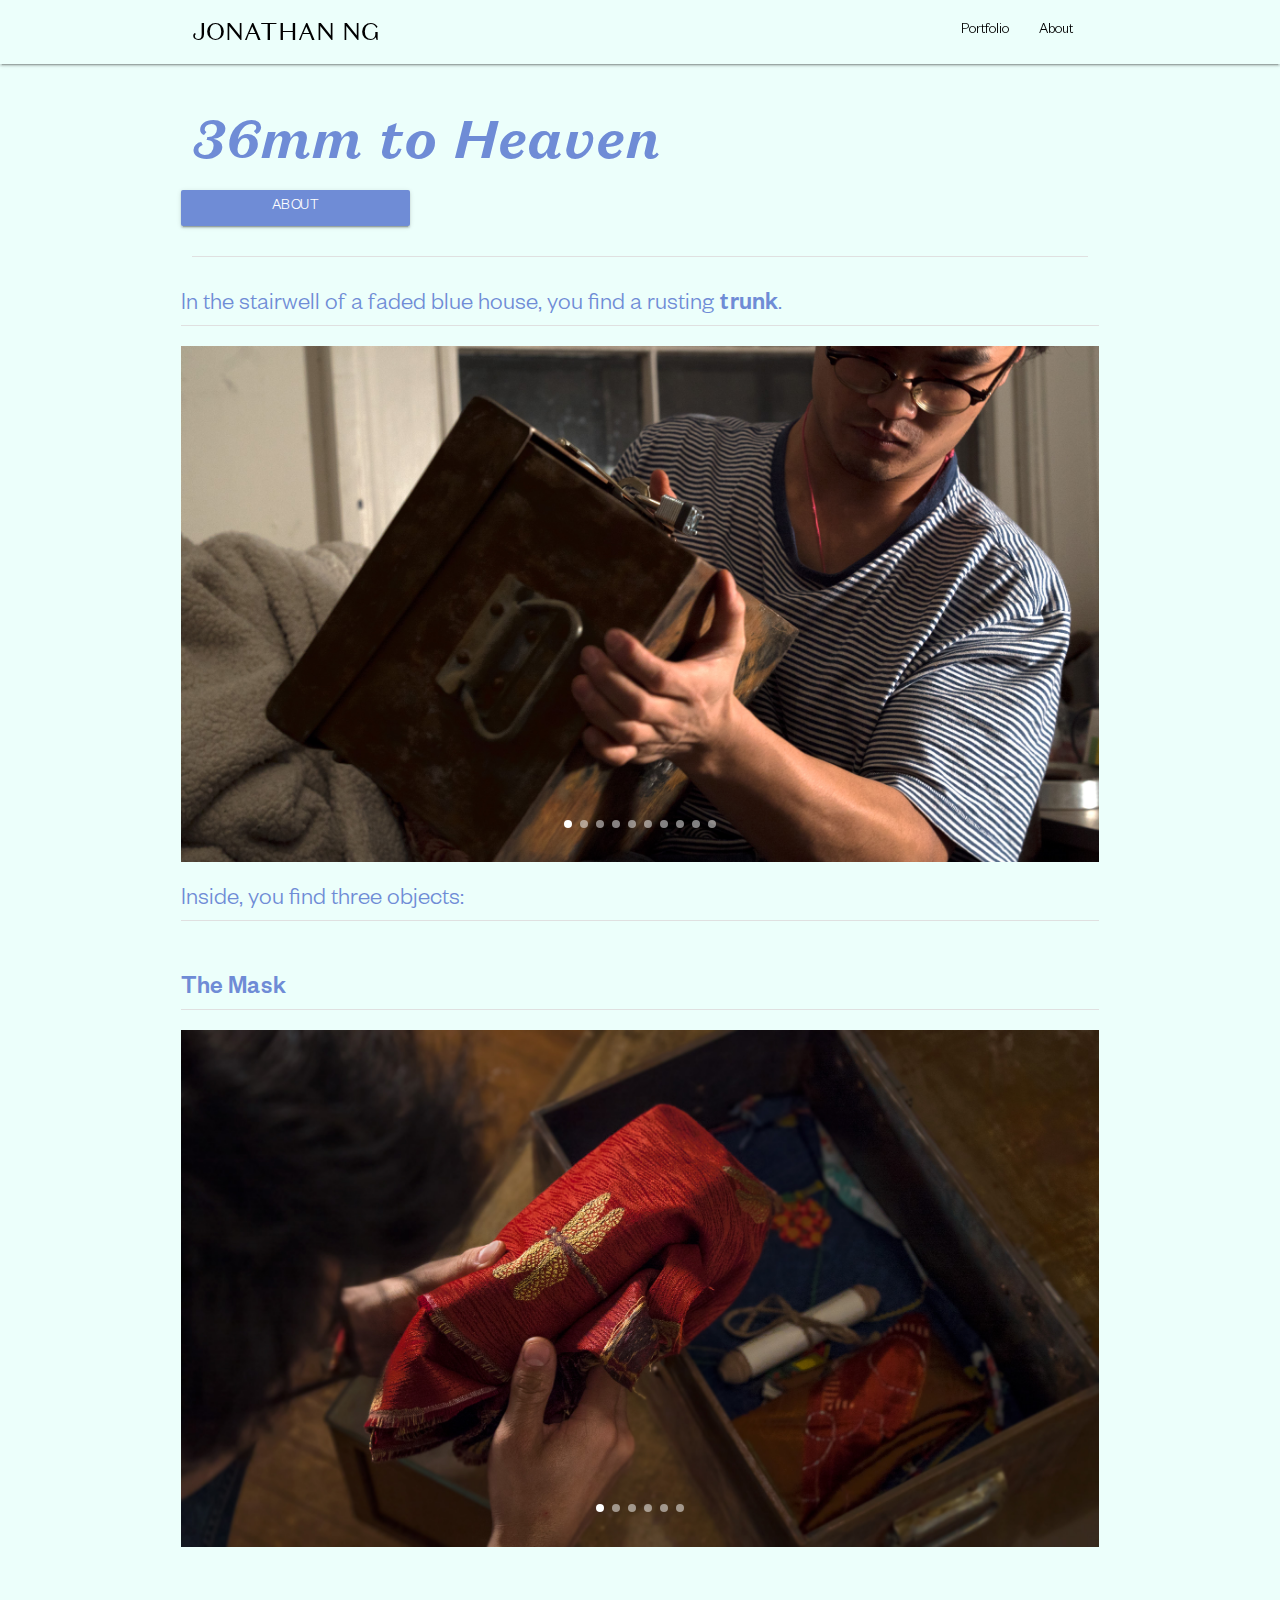
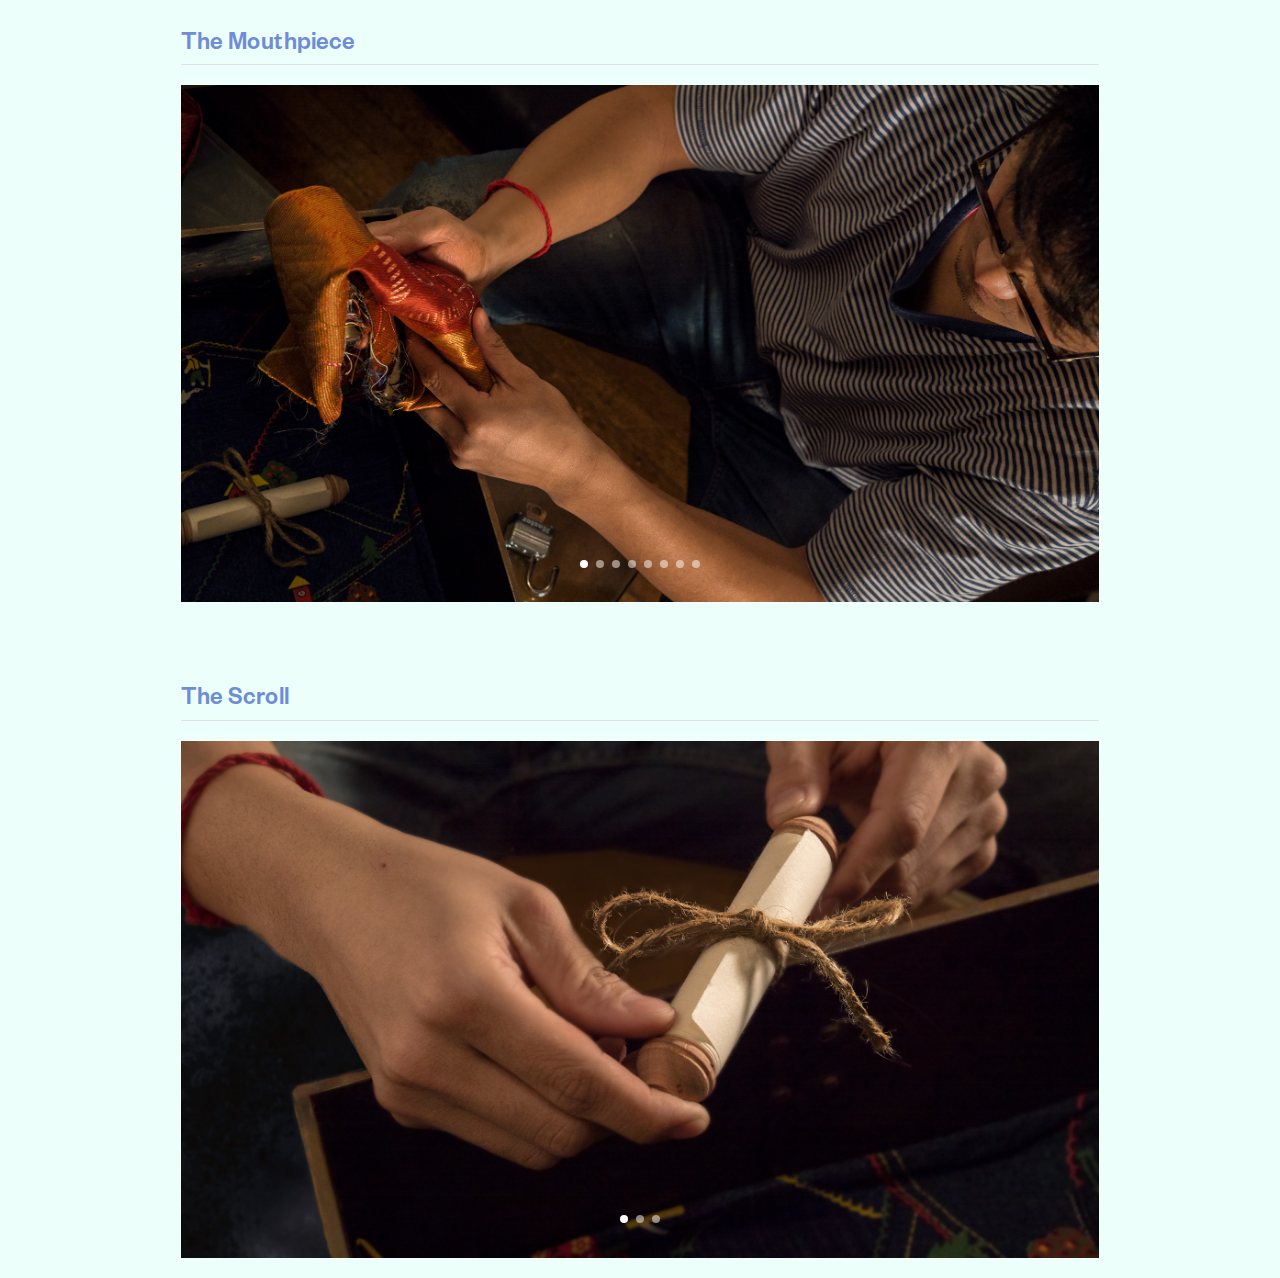
==== commit 8269a790: "36 mm edit" ====
--- a/36mm.html
+++ b/36mm.html
@@ -228,13 +228,6 @@
             </div>
         </div>
 
-        <div clas="row">
-            <p class="flow-text">
-                Link to full PDF available
-
-            </p>
-        </div>
-
     </div>
 
 
